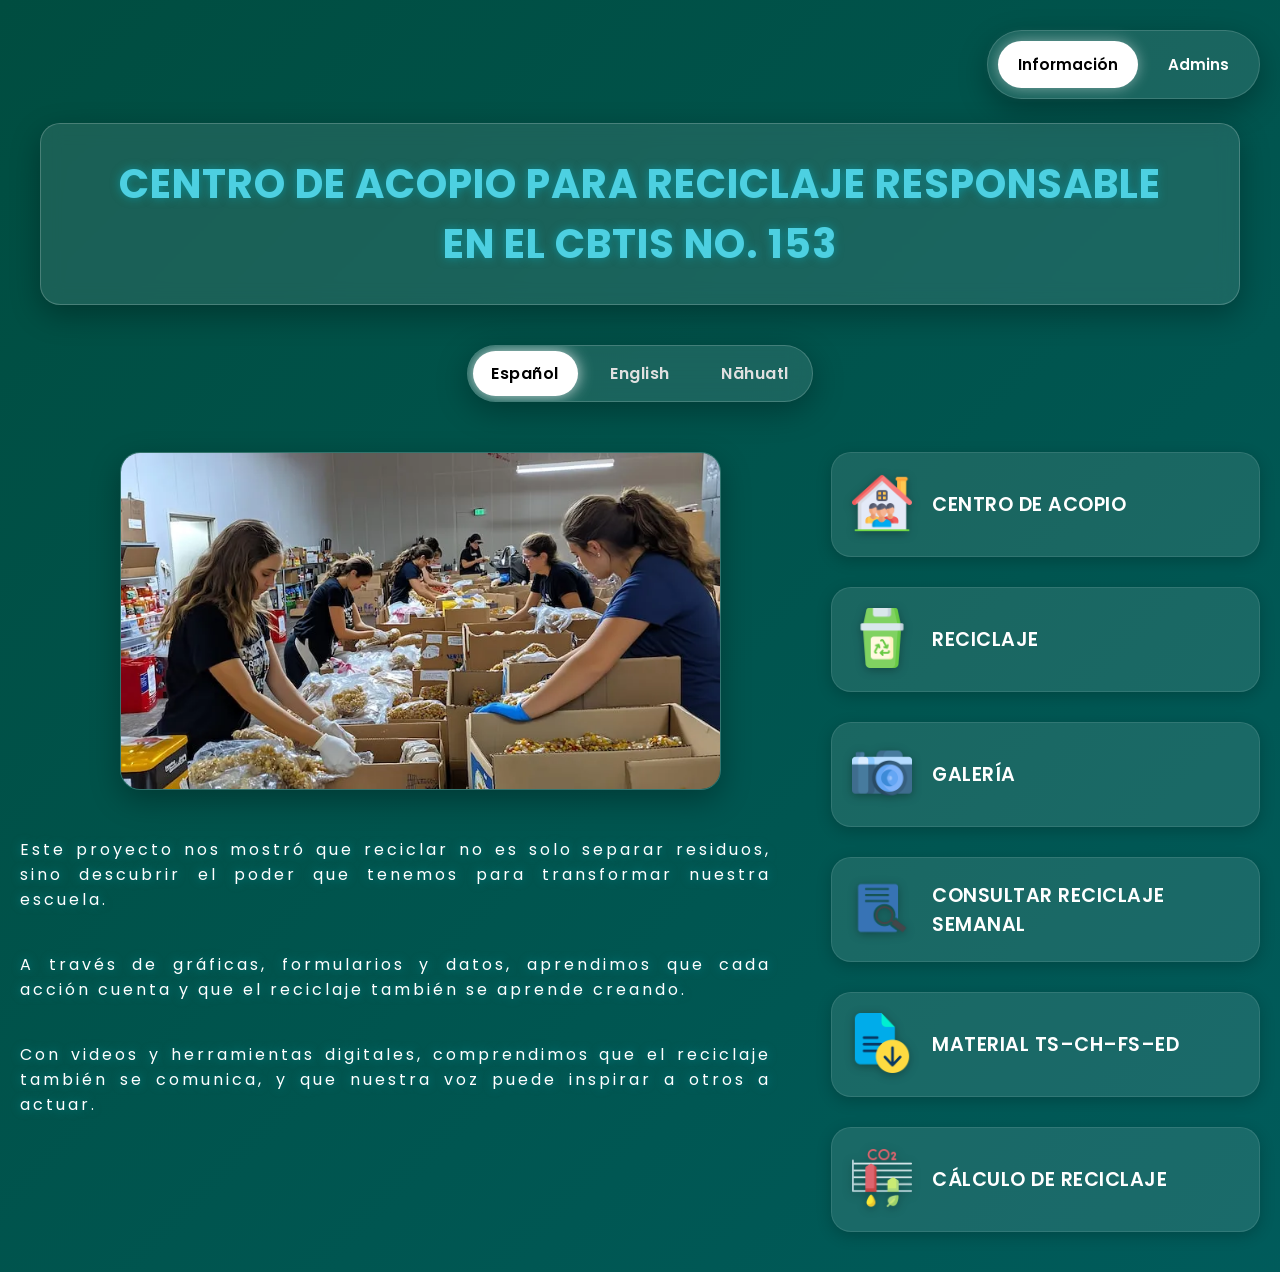
==== index.html @ abdc7d2e "feat: Implementacion del boton consulta en index.html" ====
<!DOCTYPE html>
<html lang="es">

<head>
    <meta charset="UTF-8">
    <meta name="viewport" content="width=device-width, initial-scale=1.0">
    <link rel="stylesheet" href="Styles/style_inicio.css">
    <title>PAEC</title>
</head>

<body>
    <div class="barra_superior">
        <div class="menu_superior">
            <button type="button" class="menu_superior_boton activo" data-seccion="informacion">Información</button>
            <button type="button" class="menu_superior_boton" data-seccion="admins">Admins</button>
        </div>
    </div>

    <div class="fondo_titulo">
        <h1 class="titulo" data-i18n="titulo_inicio">Centro de Acopio para reciclaje responsable en el CBTis No. 153
        </h1>
    </div>

    <div class="glass-radio-group">
        <input type="radio" name="plan" id="glass-silver" value="es" checked />
        <label for="glass-silver">Español</label>

        <input type="radio" name="plan" value="en" id="glass-gold" />
        <label for="glass-gold">English</label>

        <input type="radio" name="plan" value="nah" id="glass-platinum" />
        <label for="glass-platinum">Nāhuatl</label>

        <div class="glass-glider"></div>
    </div>

    <div class="contenedor">
        <div class="contenedor_imagen">
            <img src="Multimedia/Imagenes/Inicio/Centro_de_Acopio.webp" alt="Imagen de un centro de acopio"
                class="img_centro_de_acopio" data-i18n-alt="imagen_centro_de_acopio_alt_portada">
            <p class="texto_portada" data-i18n="texto_inicio_1">Este proyecto nos mostró que reciclar no es solo separar
                residuos, sino descubrir el poder que tenemos para transformar nuestra escuela.</p>
            <p class="texto_portada" data-i18n="texto_inicio_2">A través de gráficas, formularios y datos, aprendimos
                que cada acción cuenta y que el reciclaje también se aprende creando.</p>
            <p class="texto_portada" data-i18n="texto_inicio_3">Con videos y herramientas digitales, comprendimos que el
                reciclaje también se comunica, y que nuestra voz puede inspirar a otros a actuar.</p>
        </div>

        <div class="panel_botones">
            <div class="seccion_botones activa" id="seccion-informacion">
                <div class="botones">
                    <div class="item_boton">
                        <a href="Centro_de_acopio.html">
                            <button class="boton_centro_de_acopio">
                                <img src="Multimedia/Imagenes/Inicio/Boton_casa.png" alt="Imagen de una casa">
                            </button>
                            <span data-i18n="boton_centro_de_acopio_inicio">Centro de Acopio</span>
                        </a>
                    </div>

                    <div class="item_boton">
                        <a href="Reciclaje.html">
                            <button class="boton_reciclaje">
                                <img src="Multimedia/Imagenes/Inicio/Boton_bote-de-basura.png"
                                    alt="Imagen de un bote de basura">
                            </button>
                            <span data-i18n="boton_reciclaje_inicio">Reciclaje</span>
                        </a>
                    </div>

                    <div class="item_boton">
                        <a href="Galeria.html">
                            <button class="boton_galeria">
                                <img src="Multimedia/Imagenes/Inicio/Boton_camara.png" alt="Imagen de una camara">
                            </button>
                            <span data-i18n="boton_galeria_inicio">Galería</span>
                        </a>
                    </div>

                    <div class="item_boton">
                        <a href="Consultar_reciclaje_semanal.html">
                            <button class="boton_consulta_reciclaje_semanal">
                                <img src="Multimedia/Imagenes/Inicio/Boton_Consulta.png" alt="Imagen de un formulario">
                            </button>
                            <span data-i18n="boton_consultar_reciclaje_semanal_inicio">Consultar reciclaje semanal</span>
                        </a>
                    </div>

                    <div class="item_boton">
                        <a href="Descargables.html">
                            <button class="boton_descargables">
                                <img src="Multimedia/Imagenes/Inicio/Boton_descargables.png"
                                    alt="Imagen de un descargables">
                            </button>
                            <span data-i18n="boton_descargables_inicio">Material TS-CH-FS-ED</span>
                        </a>
                    </div>

                    <div class="item_boton">
                        <a href="Calculo_Reciclaje.html">
                            <button class="boton_calculo_reciclaje">
                                <img src="Multimedia/Imagenes/Inicio/Boton_calculo_reciclaje.png"
                                    alt="Imagen de reciclaje">
                            </button>
                            <span data-i18n="boton_calculo_reciclaje_inicio">Cálculo de reciclaje</span>
                        </a>
                    </div>
                </div>
            </div>

            <div class="seccion_botones" id="seccion-admins">
                <div class="botones botones_admins">
                    <div class="item_boton">
                        <a href="Phps/login_admin.php?destino=admin_asignaciones.php">
                            <button class="boton_admin_asignaciones">
                                <img src="Multimedia/Imagenes/Inicio/asignacion-de-usuarios.png" alt="Imagen de administración de asignaciones">
                            </button>
                            <span>Admin asignaciones</span>
                        </a>
                    </div>

                    <div class="item_boton">
                        <a href="Phps/login_admin.php?destino=formulario.php">
                            <button class="boton_formulario">
                                <img src="Multimedia/Imagenes/Inicio/Boton_formulario.png" alt="Imagen de un formulario">
                            </button>
                            <span data-i18n="boton_formulario_inicio">Formulario</span>
                        </a>
                    </div>

                    <div class="item_boton">
                        <a href="Phps/login_admin.php?destino=admin_usuarios.php">
                            <button class="boton_admin_asignaciones">
                                <img src="Multimedia/Imagenes/Inicio/agregar-usuario.png" alt="Imagen de administración de usuarios">
                            </button>
                            <span>Admin usuarios</span>
                        </a>
                    </div>
                </div>
            </div>
        </div>
    </div>

    <script src="Scripts/script_inicio.js"></script>
    <script type="module" src="Scripts/script_traductor.js"></script>
</body>

</html>
---- Styles/style_inicio.css ----
@import url('https://fonts.googleapis.com/css2?family=Poppins:wght@300;400;500;600;700&display=swap');

:root {
    --color-fondo: #0c0f3c;
    --color-primario: #00bcd4;
    --color-secundario: #4dd0e1;
    --color-texto: #ffffff;
    --color-cristal: rgba(255, 255, 255, 0.1);
    --sombra-suave: 0 10px 30px rgba(0, 0, 0, 0.3);
    --sombra-hover: 0 15px 35px rgba(0, 188, 212, 0.3);
    --borde-radio: 20px;
    --transicion-suave: all 0.4s cubic-bezier(0.25, 0.8, 0.25, 1);
}

* {
    box-sizing: border-box;
    margin: 0;
    padding: 0;
}

@keyframes entradaSuave {
    from {
        opacity: 0;
        transform: translateY(30px);
    }

    to {
        opacity: 1;
        transform: translateY(0);
    }
}

@keyframes gradienteVivo {
    0% {
        background-position: 0% 50%;
    }

    50% {
        background-position: 100% 50%;
    }

    100% {
        background-position: 0% 50%;
    }
}

body {
    background: linear-gradient(-45deg, #0c0f3c, #1a237e, #006064, #004d40);
    background-size: 400% 400%;
    animation: gradienteVivo 20s ease infinite;
    font-family: 'Poppins', sans-serif;
    color: var(--color-texto);
    min-height: 100vh;
    padding: 30px 20px 40px;
    display: flex;
    flex-direction: column;
    align-items: center;
}

.barra_superior {
    width: 100%;
    max-width: 1400px;
    display: flex;
    justify-content: flex-end;
    margin-bottom: 24px;
    animation: entradaSuave 0.8s cubic-bezier(0.22, 1, 0.36, 1) forwards;
}

.menu_superior {
    display: inline-flex;
    gap: 10px;
    padding: 10px;
    border-radius: 999px;
    background: rgba(255, 255, 255, 0.1);
    backdrop-filter: blur(10px);
    box-shadow: var(--sombra-suave);
    border: 1px solid rgba(255, 255, 255, 0.15);
}

.menu_superior_boton {
    border: none;
    background: transparent;
    color: var(--color-texto);
    padding: 12px 20px;
    border-radius: 999px;
    cursor: pointer;
    font-family: 'Poppins', sans-serif;
    font-size: 0.95rem;
    font-weight: 600;
    transition: var(--transicion-suave);
}

.menu_superior_boton:hover {
    background: rgba(255, 255, 255, 0.14);
}

.menu_superior_boton.activo {
    background: #ffffff;
    color: #000000;
    box-shadow: 0 0 14px rgba(255, 255, 255, 0.45);
}

.fondo_titulo {
    background: rgba(255, 255, 255, 0.1);
    backdrop-filter: blur(10px);
    border-radius: var(--borde-radio);
    box-shadow: var(--sombra-suave);
    padding: 30px 50px;
    margin-bottom: 40px;
    width: 100%;
    max-width: 1200px;
    text-align: center;
    border: 1px solid rgba(255, 255, 255, 0.2);
    animation: entradaSuave 0.8s cubic-bezier(0.22, 1, 0.36, 1) forwards;
}

.titulo {
    color: var(--color-secundario);
    font-size: 2.5rem;
    font-weight: 700;
    letter-spacing: 1px;
    text-transform: uppercase;
    text-shadow: 0 0 10px rgba(0, 188, 212, 0.5);
    margin: 0;
}

.glass-radio-group {
    --bg: rgba(255, 255, 255, 0.1);
    --text: #e0e0e0;
    display: flex;
    position: relative;
    background: var(--bg);
    border-radius: 50px;
    backdrop-filter: blur(12px);
    box-shadow: 0 8px 32px 0 rgba(0, 0, 0, 0.3);
    border: 1px solid rgba(255, 255, 255, 0.18);
    overflow: hidden;
    width: fit-content;
    margin-bottom: 50px;
    animation: entradaSuave 0.8s cubic-bezier(0.22, 1, 0.36, 1) forwards;
    animation-delay: 0.2s;
    opacity: 0;
}

.glass-radio-group input {
    display: none;
}

.glass-radio-group label {
    flex: 1;
    display: flex;
    align-items: center;
    justify-content: center;
    min-width: 100px;
    font-size: 1rem;
    padding: 15px 25px;
    cursor: pointer;
    font-weight: 600;
    letter-spacing: 0.5px;
    color: var(--text);
    position: relative;
    z-index: 2;
    transition: color 0.3s ease-in-out;
}

.glass-radio-group label:hover {
    color: white;
    text-shadow: 0 0 5px rgba(255, 255, 255, 0.5);
}

.glass-radio-group input:checked+label {
    color: #000;
}

.glass-glider {
    position: absolute;
    top: 5px;
    bottom: 5px;
    width: calc((100% / 3) - 10px);
    border-radius: 40px;
    z-index: 1;
    transition: transform 0.5s cubic-bezier(0.37, 1.95, 0.66, 0.56), background 0.4s ease-in-out;
    left: 5px;
}

#glass-silver:checked~.glass-glider {
    transform: translateX(0%);
    background: #ffffff;
    box-shadow: 0 0 15px rgba(255, 255, 255, 0.8);
}

#glass-gold:checked~.glass-glider {
    transform: translateX(calc(100% + 5px));
    background: #ffd700;
    box-shadow: 0 0 15px rgba(255, 215, 0, 0.8);
}

#glass-platinum:checked~.glass-glider {
    transform: translateX(calc(200% + 10px));
    background: #80d8ff;
    box-shadow: 0 0 15px rgba(128, 216, 255, 0.8);
}

.contenedor {
    display: flex;
    justify-content: center;
    align-items: flex-start;
    width: 100%;
    max-width: 1400px;
    gap: 60px;
    animation: entradaSuave 0.8s cubic-bezier(0.22, 1, 0.36, 1) forwards;
    animation-delay: 0.4s;
    opacity: 0;
}

.contenedor_imagen {
    flex: 1 1 60%;
}

.img_centro_de_acopio {
    width: 80%;
    max-width: 800px;
    margin-left: 100px;
    height: auto;
    border-radius: var(--borde-radio);
    box-shadow: var(--sombra-suave);
    transition: var(--transicion-suave);
    border: 1px solid rgba(255, 255, 255, 0.2);
}

.img_centro_de_acopio:hover {
    transform: scale(1.02);
    box-shadow: var(--sombra-hover);
}

.texto_portada {
    margin-top: 40px;
    color: var(--color-texto);
    font-size: 1rem;
    text-align: justify;
    font-weight: 400;
    letter-spacing: 3px;
    text-shadow: 0 0 10px rgba(0, 188, 212, 0.5);
}

.panel_botones {
    flex: 1 1 34%;
    min-width: 320px;
}

.seccion_botones {
    display: none;
    width: 100%;
}

.seccion_botones.activa {
    display: block;
}

.botones {
    display: flex;
    flex-direction: column;
    gap: 30px;
    width: 100%;
}

.botones_admins {
    max-width: 420px;
}

.item_boton {
    width: 100%;
}

.item_boton a {
    display: flex;
    align-items: center;
    background: rgba(255, 255, 255, 0.1);
    backdrop-filter: blur(10px);
    padding: 20px;
    border-radius: 20px;
    text-decoration: none;
    transition: var(--transicion-suave);
    border: 1px solid rgba(255, 255, 255, 0.1);
    box-shadow: 0 4px 15px rgba(0, 0, 0, 0.2);
}

.item_boton a:hover {
    background: rgba(255, 255, 255, 0.2);
    transform: translateX(-10px) scale(1.05);
    box-shadow: var(--sombra-hover);
    border-color: var(--color-secundario);
}

.boton_centro_de_acopio,
.boton_reciclaje,
.boton_galeria,
.boton_formulario,
.boton_consulta_alta,
.boton_descargables,
.boton_calculo_reciclaje,
.boton_admin_asignaciones,
.boton_consulta_reciclaje_semanal {
    background: none;
    border: none;
    padding: 0;
    cursor: pointer;
    margin-right: 20px;
}

.boton_centro_de_acopio img,
.boton_reciclaje img,
.boton_galeria img,
.boton_formulario img,
.boton_consulta_alta img,
.boton_descargables img,
.boton_calculo_reciclaje img,
.boton_admin_asignaciones img,
.boton_consulta_reciclaje_semanal img {
    width: 60px;
    height: auto;
    filter: drop-shadow(0 2px 5px rgba(0, 0, 0, 0.3));
    transition: transform 0.3s ease;
}

.item_boton a:hover img {
    transform: rotate(10deg) scale(1.1);
}

.item_boton span {
    color: var(--color-texto);
    font-weight: 600;
    font-size: 1.2rem;
    letter-spacing: 0.5px;
    text-transform: uppercase;
}

@media (max-width: 1200px) {
    .contenedor {
        gap: 40px;
    }

    .img_centro_de_acopio {
        width: 50%;
        margin-left: 5px;
    }

    .texto_portada {
        font-size: 0.8rem;
        width: 90%;
        margin-left: 20px;
    }

    .panel_botones {
        flex-basis: 38%;
    }
}

@media (max-width: 900px) {
    .barra_superior {
        justify-content: center;
    }

    .contenedor {
        flex-direction: column;
        align-items: center;
        text-align: center;
    }

    .contenedor_imagen,
    .panel_botones {
        width: 100%;
        max-width: 600px;
    }

    .img_centro_de_acopio {
        width: 100%;
        max-width: 600px;
        margin-left: 0;
    }

    .texto_portada {
        width: 100%;
        margin-left: 0;
        text-align: justify;
    }
}

@media (max-width: 768px) {
    body {
        padding: 20px 14px 30px;
    }

    .menu_superior {
        width: 100%;
        justify-content: center;
    }

    .menu_superior_boton {
        padding: 10px 16px;
        font-size: 0.9rem;
    }

    .fondo_titulo {
        padding: 24px 20px;
        margin-bottom: 28px;
    }

    .titulo {
        font-size: 1.8rem;
    }

    .glass-radio-group {
        margin-bottom: 32px;
    }

    .glass-radio-group label {
        min-width: 85px;
        font-size: 0.9rem;
        padding: 12px 14px;
    }

    .panel_botones {
        min-width: unset;
    }

    .botones {
        gap: 18px;
    }

    .item_boton a {
        padding: 16px;
    }

    .item_boton span {
        font-size: 1rem;
    }

    .boton_centro_de_acopio img,
    .boton_reciclaje img,
    .boton_galeria img,
    .boton_formulario img,
    .boton_consulta_alta img,
    .boton_descargables img,
    .boton_calculo_reciclaje img,
    .boton_admin_asignaciones img,
    .boton_consulta_reciclaje_semanal img {
        width: 48px;
    }
}
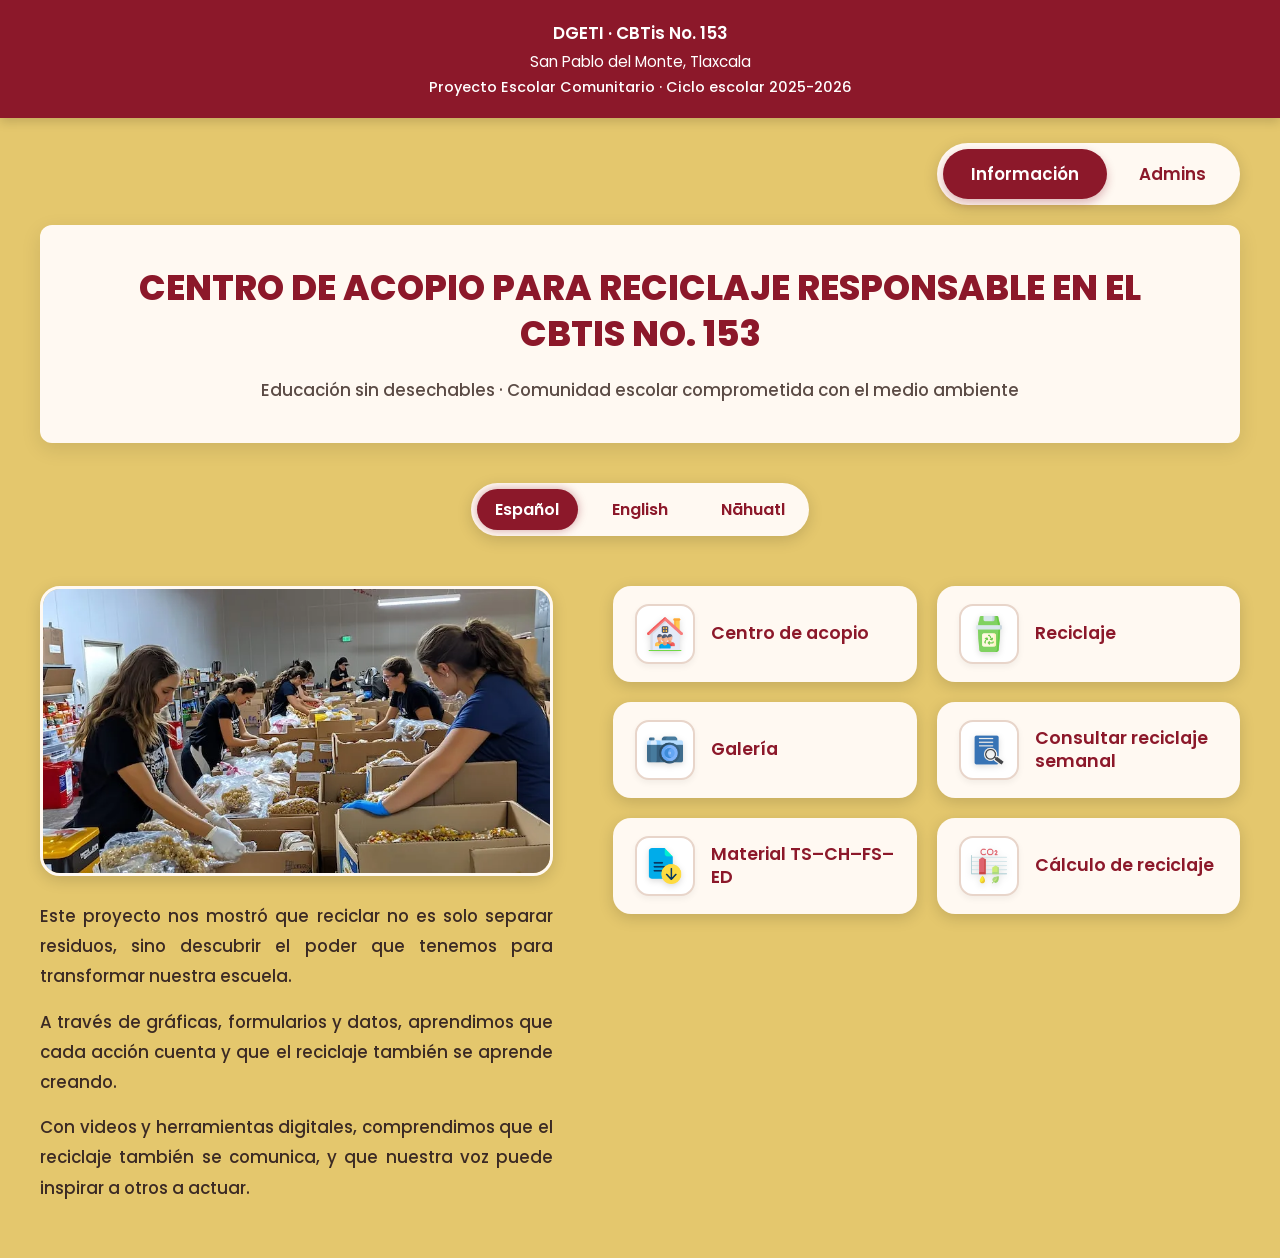
==== commit c85d3f8c: "feat: Implementar el diseño de la página de inicio con un estilo personalizado y compatibilidad con " ====
--- a/index.html
+++ b/index.html
@@ -9,6 +9,13 @@
 </head>
 
 <body>
+    <!-- BANNER SUPERIOR DE LA ESCUELA -->
+    <div class="banner_superior_escuela">
+        <p data-i18n="banner_linea_1">DGETI · CBTis No. 153</p>
+        <p data-i18n="banner_linea_2">San Pablo del Monte, Tlaxcala</p>
+        <p data-i18n="banner_linea_3">Proyecto Escolar Comunitario · Ciclo escolar 2025-2026</p>
+    </div>
+
     <div class="barra_superior">
         <div class="menu_superior">
             <button type="button" class="menu_superior_boton activo" data-seccion="informacion">Información</button>
@@ -17,8 +24,8 @@
     </div>
 
     <div class="fondo_titulo">
-        <h1 class="titulo" data-i18n="titulo_inicio">Centro de Acopio para reciclaje responsable en el CBTis No. 153
-        </h1>
+        <h1 class="titulo" data-i18n="titulo_inicio">CENTRO DE ACOPIO PARA RECICLAJE RESPONSABLE EN EL CBTIS NO. 153</h1>
+        <p class="subtitulo_titulo" data-i18n="subtitulo_inicio">Educación sin desechables · Comunidad escolar comprometida con el medio ambiente</p>
     </div>
 
     <div class="glass-radio-group">
--- a/Styles/style_inicio.css
+++ b/Styles/style_inicio.css
@@ -1,15 +1,23 @@
-@import url('https://fonts.googleapis.com/css2?family=Poppins:wght@300;400;500;600;700&display=swap');
+@import url('https://fonts.googleapis.com/css2?family=Poppins:wght@300;400;500;600;700;800&display=swap');
 
 :root {
-    --color-fondo: #0c0f3c;
-    --color-primario: #00bcd4;
-    --color-secundario: #4dd0e1;
-    --color-texto: #ffffff;
-    --color-cristal: rgba(255, 255, 255, 0.1);
-    --sombra-suave: 0 10px 30px rgba(0, 0, 0, 0.3);
-    --sombra-hover: 0 15px 35px rgba(0, 188, 212, 0.3);
+    /* Paleta más clara y vibrante: Vino claro, Rojo brillante y Marrón cálido */
+    --color-fondo-1: #E4C76D; /* Amarillo/oro mostaza de fondo general */
+    --color-rojo-oscuro: #8C182A; /* Vino tinto principal para banner y texto */
+    
+    --color-fondo-3: #C0392B; /* Rojo brillante */
+    --color-fondo-4: #A16A46; /* Marrón claro / Canela */
+    
+    --color-acento-principal: #FFDCA8;
+    
+    --color-texto: #FFFFFF;
+    --color-texto-secundario: #FFE8D6; 
+    
+    --sombra-suave: 0 4px 15px rgba(0, 0, 0, 0.15);
+    --sombra-hover: 0 10px 25px rgba(0, 0, 0, 0.25);
+    
     --borde-radio: 20px;
-    --transicion-suave: all 0.4s cubic-bezier(0.25, 0.8, 0.25, 1);
+    --transicion-suave: all 0.3s cubic-bezier(0.25, 0.8, 0.25, 1);
 }
 
 * {
@@ -19,121 +27,133 @@
 }
 
 @keyframes entradaSuave {
-    from {
-        opacity: 0;
-        transform: translateY(30px);
-    }
-
-    to {
-        opacity: 1;
-        transform: translateY(0);
-    }
-}
-
-@keyframes gradienteVivo {
-    0% {
-        background-position: 0% 50%;
-    }
-
-    50% {
-        background-position: 100% 50%;
-    }
-
-    100% {
-        background-position: 0% 50%;
-    }
+    from { opacity: 0; transform: translateY(30px); }
+    to { opacity: 1; transform: translateY(0); }
 }
 
 body {
-    background: linear-gradient(-45deg, #0c0f3c, #1a237e, #006064, #004d40);
-    background-size: 400% 400%;
-    animation: gradienteVivo 20s ease infinite;
+    background-color: var(--color-fondo-1);
     font-family: 'Poppins', sans-serif;
     color: var(--color-texto);
     min-height: 100vh;
-    padding: 30px 20px 40px;
+    padding: 0; /* Sin padding arriba para el banner */
+    padding-bottom: 40px;
     display: flex;
     flex-direction: column;
     align-items: center;
 }
 
+/* ─── BANNER SUPERIOR ─── */
+.banner_superior_escuela {
+    width: 100%;
+    background-color: var(--color-rojo-oscuro);
+    color: white;
+    text-align: center;
+    padding: 16px 0;
+    font-size: 0.95rem;
+    box-shadow: 0 4px 10px rgba(0, 0, 0, 0.15);
+    margin-bottom: 25px;
+}
+
+.banner_superior_escuela p {
+    margin: 4px 0;
+}
+
+.banner_superior_escuela p:nth-child(1) {
+    font-weight: 600;
+    font-size: 1.05rem;
+}
+.banner_superior_escuela p:nth-child(2) {
+    font-weight: 400;
+    font-size: 0.95rem;
+}
+.banner_superior_escuela p:nth-child(3) {
+    font-weight: 500;
+    font-size: 0.9rem;
+}
+
+/* ─── BARRA SUPERIOR Y PESTAÑAS ─── */
 .barra_superior {
     width: 100%;
     max-width: 1400px;
     display: flex;
     justify-content: flex-end;
-    margin-bottom: 24px;
+    margin-bottom: 20px;
+    padding: 0 40px; /* Para mantener los bordes separados */
     animation: entradaSuave 0.8s cubic-bezier(0.22, 1, 0.36, 1) forwards;
 }
 
 .menu_superior {
     display: inline-flex;
-    gap: 10px;
-    padding: 10px;
+    gap: 4px;
+    padding: 6px;
     border-radius: 999px;
-    background: rgba(255, 255, 255, 0.1);
-    backdrop-filter: blur(10px);
+    background: #FFF9F2; /* Crema del botón de la imagen */
     box-shadow: var(--sombra-suave);
-    border: 1px solid rgba(255, 255, 255, 0.15);
 }
 
 .menu_superior_boton {
     border: none;
     background: transparent;
-    color: var(--color-texto);
-    padding: 12px 20px;
+    color: var(--color-rojo-oscuro);
+    padding: 12px 28px;
     border-radius: 999px;
     cursor: pointer;
     font-family: 'Poppins', sans-serif;
-    font-size: 0.95rem;
+    font-size: 1.05rem;
     font-weight: 600;
     transition: var(--transicion-suave);
 }
 
 .menu_superior_boton:hover {
-    background: rgba(255, 255, 255, 0.14);
+    background: rgba(140, 24, 42, 0.08);
 }
 
 .menu_superior_boton.activo {
-    background: #ffffff;
-    color: #000000;
-    box-shadow: 0 0 14px rgba(255, 255, 255, 0.45);
-}
-
+    background: var(--color-rojo-oscuro);
+    color: #FFFFFF;
+    box-shadow: 0 4px 10px rgba(140, 24, 42, 0.3);
+}
+
+/* ─── TÍTULO ─── */
 .fondo_titulo {
-    background: rgba(255, 255, 255, 0.1);
-    backdrop-filter: blur(10px);
-    border-radius: var(--borde-radio);
-    box-shadow: var(--sombra-suave);
-    padding: 30px 50px;
+    background: #FFF9F2;
+    border-radius: 12px;
+    box-shadow: 0 6px 20px rgba(0, 0, 0, 0.1);
+    padding: 40px 60px;
     margin-bottom: 40px;
-    width: 100%;
+    margin-left: 20px;
+    margin-right: 20px;
+    width: calc(100% - 40px);
     max-width: 1200px;
     text-align: center;
-    border: 1px solid rgba(255, 255, 255, 0.2);
     animation: entradaSuave 0.8s cubic-bezier(0.22, 1, 0.36, 1) forwards;
 }
 
 .titulo {
-    color: var(--color-secundario);
-    font-size: 2.5rem;
-    font-weight: 700;
-    letter-spacing: 1px;
+    color: var(--color-rojo-oscuro);
+    font-size: 2.2rem;
+    font-weight: 800;
+    margin: 0;
     text-transform: uppercase;
-    text-shadow: 0 0 10px rgba(0, 188, 212, 0.5);
-    margin: 0;
-}
-
+    line-height: 1.3;
+}
+
+.subtitulo_titulo {
+    color: #5b4b45; /* Tono marrón grisáceo oscuro */
+    font-size: 1.05rem;
+    font-weight: 500;
+    margin-top: 20px;
+    margin-bottom: 0;
+}
+
+/* ─── SELECTOR LENGUAJE ─── */
 .glass-radio-group {
-    --bg: rgba(255, 255, 255, 0.1);
-    --text: #e0e0e0;
     display: flex;
     position: relative;
-    background: var(--bg);
+    background: #FFF9F2;
     border-radius: 50px;
-    backdrop-filter: blur(12px);
-    box-shadow: 0 8px 32px 0 rgba(0, 0, 0, 0.3);
-    border: 1px solid rgba(255, 255, 255, 0.18);
+    box-shadow: var(--sombra-suave);
     overflow: hidden;
     width: fit-content;
     margin-bottom: 50px;
@@ -151,100 +171,96 @@
     display: flex;
     align-items: center;
     justify-content: center;
-    min-width: 100px;
+    min-width: 110px;
     font-size: 1rem;
-    padding: 15px 25px;
+    padding: 14px 25px;
     cursor: pointer;
     font-weight: 600;
-    letter-spacing: 0.5px;
-    color: var(--text);
+    color: var(--color-rojo-oscuro);
     position: relative;
     z-index: 2;
     transition: color 0.3s ease-in-out;
 }
 
-.glass-radio-group label:hover {
-    color: white;
-    text-shadow: 0 0 5px rgba(255, 255, 255, 0.5);
-}
-
 .glass-radio-group input:checked+label {
-    color: #000;
+    color: #FFFFFF;
 }
 
 .glass-glider {
     position: absolute;
-    top: 5px;
-    bottom: 5px;
-    width: calc((100% / 3) - 10px);
+    top: 6px;
+    bottom: 6px;
+    width: calc((100% / 3) - 12px);
     border-radius: 40px;
     z-index: 1;
     transition: transform 0.5s cubic-bezier(0.37, 1.95, 0.66, 0.56), background 0.4s ease-in-out;
-    left: 5px;
+    left: 6px;
+    background: var(--color-rojo-oscuro);
+    box-shadow: 0 0 10px rgba(140, 24, 42, 0.4);
 }
 
 #glass-silver:checked~.glass-glider {
     transform: translateX(0%);
-    background: #ffffff;
-    box-shadow: 0 0 15px rgba(255, 255, 255, 0.8);
 }
 
 #glass-gold:checked~.glass-glider {
-    transform: translateX(calc(100% + 5px));
-    background: #ffd700;
-    box-shadow: 0 0 15px rgba(255, 215, 0, 0.8);
+    transform: translateX(calc(100% + 6px));
 }
 
 #glass-platinum:checked~.glass-glider {
-    transform: translateX(calc(200% + 10px));
-    background: #80d8ff;
-    box-shadow: 0 0 15px rgba(128, 216, 255, 0.8);
-}
-
+    transform: translateX(calc(200% + 12px));
+}
+
+/* ─── CONTENIDO PRINCIPAL ─── */
 .contenedor {
     display: flex;
     justify-content: center;
-    align-items: flex-start;
+    align-items: stretch;
     width: 100%;
     max-width: 1400px;
     gap: 60px;
+    padding: 0 40px;
     animation: entradaSuave 0.8s cubic-bezier(0.22, 1, 0.36, 1) forwards;
     animation-delay: 0.4s;
     opacity: 0;
 }
 
+/* IMAGEN + TEXTO */
 .contenedor_imagen {
-    flex: 1 1 60%;
+    flex: 1 1 45%;
+    display: flex;
+    flex-direction: column;
 }
 
 .img_centro_de_acopio {
-    width: 80%;
-    max-width: 800px;
-    margin-left: 100px;
+    width: 100%;
+    max-width: 700px;
     height: auto;
     border-radius: var(--borde-radio);
     box-shadow: var(--sombra-suave);
     transition: var(--transicion-suave);
-    border: 1px solid rgba(255, 255, 255, 0.2);
+    border: 3px solid #FFF9F2;
+    margin-bottom: 25px;
+    object-fit: cover;
 }
 
 .img_centro_de_acopio:hover {
     transform: scale(1.02);
-    box-shadow: var(--sombra-hover);
+    border-color: var(--color-rojo-oscuro);
 }
 
 .texto_portada {
-    margin-top: 40px;
-    color: var(--color-texto);
-    font-size: 1rem;
+    color: #3b2a24;
+    font-size: 1.05rem;
+    line-height: 1.8;
     text-align: justify;
-    font-weight: 400;
-    letter-spacing: 3px;
-    text-shadow: 0 0 10px rgba(0, 188, 212, 0.5);
-}
-
+    font-weight: 500;
+    margin-bottom: 15px;
+}
+
+/* PANEL BOTONES */
 .panel_botones {
-    flex: 1 1 34%;
+    flex: 1 1 55%;
     min-width: 320px;
 }
 
@@ -255,145 +271,119 @@
 
 .seccion_botones.activa {
     display: block;
-}
-
+    animation: entradaSuave 0.5s ease forwards;
+}
+
+/* GRID PARA BOTONES */
 .botones {
-    display: flex;
-    flex-direction: column;
-    gap: 30px;
-    width: 100%;
-}
-
-.botones_admins {
-    max-width: 420px;
-}
-
+    display: grid;
+    grid-template-columns: repeat(auto-fill, minmax(240px, 1fr));
+    gap: 20px;
+    width: 100%;
+}
+
+/* ESTILO SÓLIDO DE LOS BOTONES */
 .item_boton {
     width: 100%;
+    height: 100%;
 }
 
 .item_boton a {
     display: flex;
+    flex-direction: row;
     align-items: center;
-    background: rgba(255, 255, 255, 0.1);
-    backdrop-filter: blur(10px);
-    padding: 20px;
-    border-radius: 20px;
+    gap: 16px;
+    background: #FFF9F2;
+    padding: 16px 20px;
+    border-radius: 18px;
     text-decoration: none;
     transition: var(--transicion-suave);
-    border: 1px solid rgba(255, 255, 255, 0.1);
-    box-shadow: 0 4px 15px rgba(0, 0, 0, 0.2);
+    border: 2px solid transparent; 
+    box-shadow: var(--sombra-suave);
+    height: 100%;
 }
 
 .item_boton a:hover {
-    background: rgba(255, 255, 255, 0.2);
-    transform: translateX(-10px) scale(1.05);
+    background: #FFFFFF;
+    transform: translateY(-5px);
     box-shadow: var(--sombra-hover);
-    border-color: var(--color-secundario);
-}
-
-.boton_centro_de_acopio,
-.boton_reciclaje,
-.boton_galeria,
-.boton_formulario,
-.boton_consulta_alta,
-.boton_descargables,
-.boton_calculo_reciclaje,
-.boton_admin_asignaciones,
-.boton_consulta_reciclaje_semanal {
-    background: none;
-    border: none;
+    border-color: var(--color-rojo-oscuro);
+}
+
+/* Cuadrado delimitador para el icono */
+.item_boton a button {
+    background: #FFFFFF;
+    border: 2px solid #E8D5CA;
     padding: 0;
     cursor: pointer;
-    margin-right: 20px;
-}
-
-.boton_centro_de_acopio img,
-.boton_reciclaje img,
-.boton_galeria img,
-.boton_formulario img,
-.boton_consulta_alta img,
-.boton_descargables img,
-.boton_calculo_reciclaje img,
-.boton_admin_asignaciones img,
-.boton_consulta_reciclaje_semanal img {
+    flex-shrink: 0;
+    display: flex;
+    align-items: center;
+    justify-content: center;
     width: 60px;
+    height: 60px;
+    border-radius: 14px;
+    box-shadow: 0 3px 6px rgba(0, 0, 0, 0.05);
+    transition: var(--transicion-suave);
+}
+
+.item_boton a:hover button {
+    border-color: var(--color-rojo-oscuro);
+    background: #FDF4F4;
+}
+
+.item_boton a button img {
+    width: 36px;
     height: auto;
-    filter: drop-shadow(0 2px 5px rgba(0, 0, 0, 0.3));
-    transition: transform 0.3s ease;
-}
-
-.item_boton a:hover img {
-    transform: rotate(10deg) scale(1.1);
+    filter: drop-shadow(0 2px 3px rgba(0, 0, 0, 0.15));
+    transition: transform 0.4s cubic-bezier(0.34, 1.56, 0.64, 1);
+}
+
+.item_boton a:hover button img {
+    transform: scale(1.15) rotate(5deg);
 }
 
 .item_boton span {
-    color: var(--color-texto);
+    color: var(--color-rojo-oscuro);
     font-weight: 600;
-    font-size: 1.2rem;
-    letter-spacing: 0.5px;
-    text-transform: uppercase;
-}
-
+    font-size: 1.1rem;
+    line-height: 1.3;
+}
+
+/* ─── RESPONSIVE ─── */
 @media (max-width: 1200px) {
     .contenedor {
         gap: 40px;
     }
-
-    .img_centro_de_acopio {
-        width: 50%;
-        margin-left: 5px;
-    }
-
-    .texto_portada {
-        font-size: 0.8rem;
-        width: 90%;
-        margin-left: 20px;
-    }
-
-    .panel_botones {
-        flex-basis: 38%;
-    }
 }
 
 @media (max-width: 900px) {
     .barra_superior {
         justify-content: center;
+        padding: 0 20px;
     }
 
     .contenedor {
         flex-direction: column;
         align-items: center;
-        text-align: center;
+        padding: 0 20px;
     }
 
     .contenedor_imagen,
     .panel_botones {
         width: 100%;
-        max-width: 600px;
-    }
-
-    .img_centro_de_acopio {
-        width: 100%;
-        max-width: 600px;
-        margin-left: 0;
-    }
-
-    .texto_portada {
-        width: 100%;
-        margin-left: 0;
-        text-align: justify;
+        max-width: 700px;
+    }
+    
+    .botones {
+        grid-template-columns: repeat(auto-fit, minmax(240px, 1fr));
     }
 }
 
 @media (max-width: 768px) {
-    body {
-        padding: 20px 14px 30px;
-    }
-
-    .menu_superior {
-        width: 100%;
-        justify-content: center;
+    .banner_superior_escuela {
+        font-size: 0.85rem;
+        padding: 12px 10px;
     }
 
     .menu_superior_boton {
@@ -402,49 +392,31 @@
     }
 
     .fondo_titulo {
-        padding: 24px 20px;
-        margin-bottom: 28px;
+        padding: 25px 20px;
     }
 
     .titulo {
-        font-size: 1.8rem;
-    }
-
-    .glass-radio-group {
-        margin-bottom: 32px;
-    }
-
-    .glass-radio-group label {
-        min-width: 85px;
-        font-size: 0.9rem;
-        padding: 12px 14px;
-    }
-
-    .panel_botones {
-        min-width: unset;
+        font-size: 1.6rem;
+    }
+    
+    .subtitulo_titulo {
+        font-size: 0.95rem;
     }
 
     .botones {
-        gap: 18px;
+        grid-template-columns: 1fr;
     }
 
     .item_boton a {
-        padding: 16px;
-    }
-
-    .item_boton span {
-        font-size: 1rem;
-    }
-
-    .boton_centro_de_acopio img,
-    .boton_reciclaje img,
-    .boton_galeria img,
-    .boton_formulario img,
-    .boton_consulta_alta img,
-    .boton_descargables img,
-    .boton_calculo_reciclaje img,
-    .boton_admin_asignaciones img,
-    .boton_consulta_reciclaje_semanal img {
-        width: 48px;
+        padding: 16px 20px;
+    }
+
+    .item_boton a button {
+        width: 50px;
+        height: 50px;
+    }
+
+    .item_boton a button img {
+        width: 28px;
     }
 }
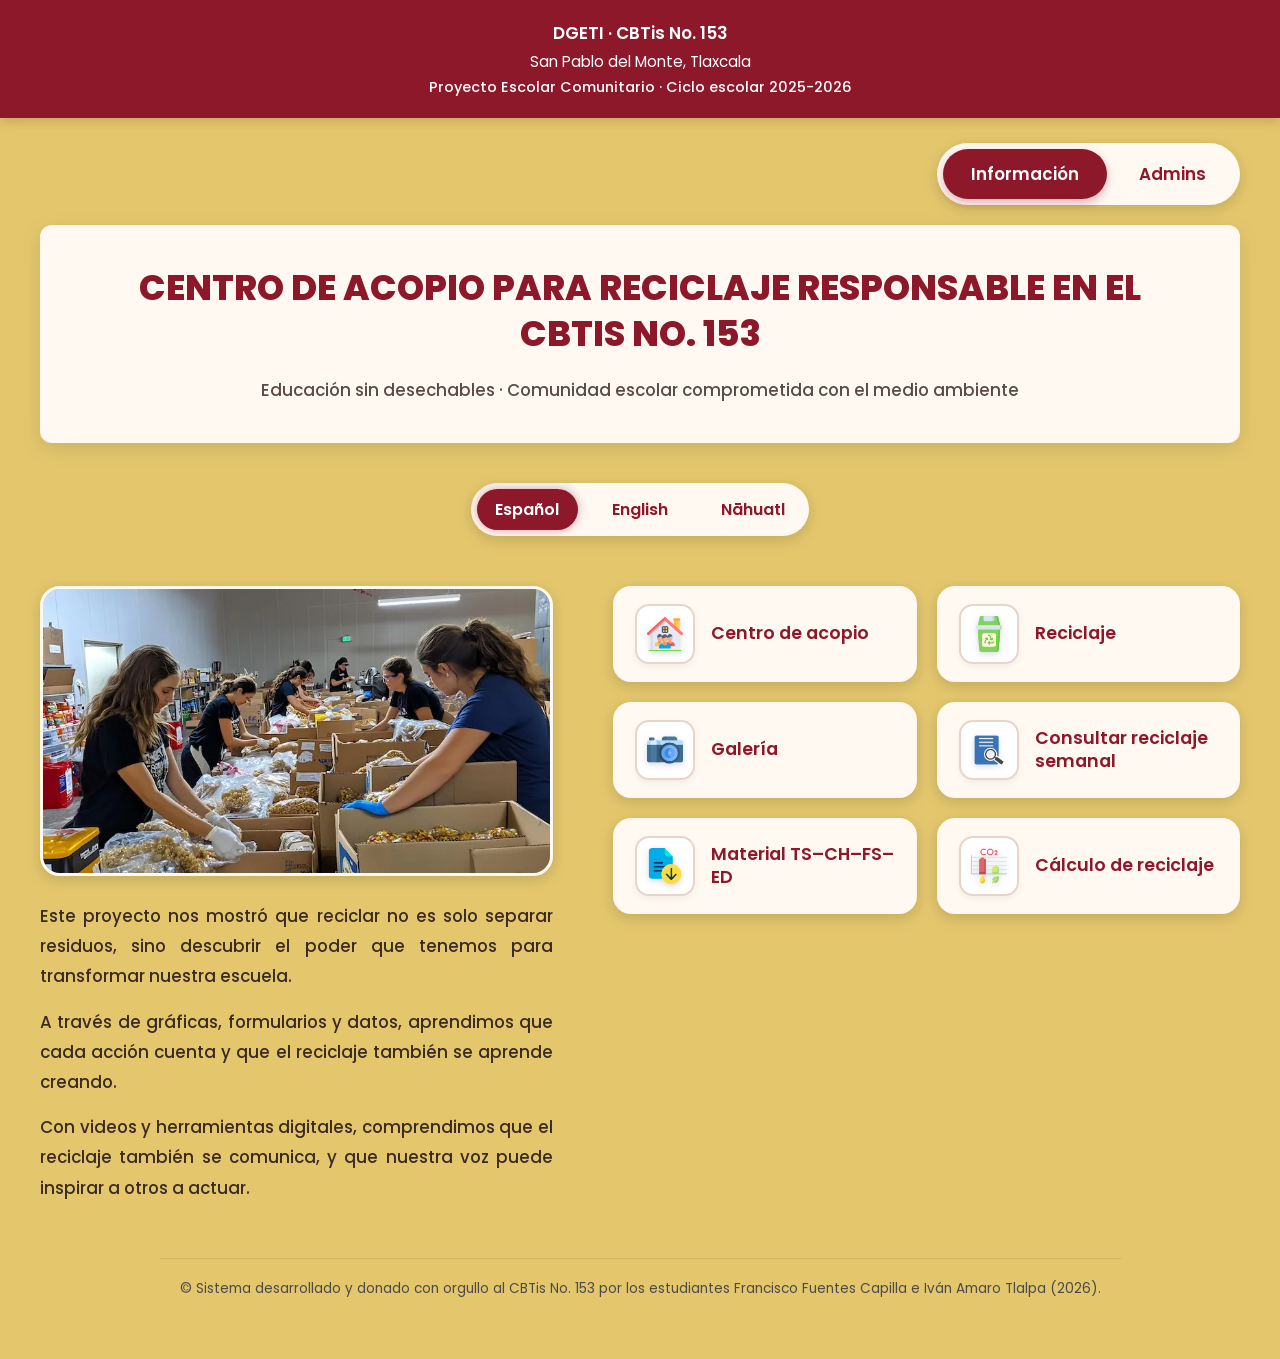
==== commit 2fe5ac99: "feat: Implementar un panel administrativo y un sistema de informes de recopilación con filtrado y pa" ====
--- a/index.html
+++ b/index.html
@@ -18,8 +18,8 @@
 
     <div class="barra_superior">
         <div class="menu_superior">
-            <button type="button" class="menu_superior_boton activo" data-seccion="informacion">Información</button>
-            <button type="button" class="menu_superior_boton" data-seccion="admins">Admins</button>
+            <button type="button" class="menu_superior_boton activo" data-seccion="informacion" data-i18n="boton_menu_superior_informacion">Información</button>
+            <button type="button" class="menu_superior_boton" data-seccion="admins" data-i18n="boton_menu_superior_admins">Admins</button>
         </div>
     </div>
 
@@ -85,7 +85,7 @@
                     </div>
 
                     <div class="item_boton">
-                        <a href="Consultar_reciclaje_semanal.html">
+                        <a href="Phps/consultar_recoleccion.php">
                             <button class="boton_consulta_reciclaje_semanal">
                                 <img src="Multimedia/Imagenes/Inicio/Boton_Consulta.png" alt="Imagen de un formulario">
                             </button>
@@ -122,7 +122,7 @@
                             <button class="boton_admin_asignaciones">
                                 <img src="Multimedia/Imagenes/Inicio/asignacion-de-usuarios.png" alt="Imagen de administración de asignaciones">
                             </button>
-                            <span>Admin asignaciones</span>
+                            <span data-i18n="boton_admin_asignaciones_inicio">Admin asignaciones</span>
                         </a>
                     </div>
 
@@ -140,7 +140,7 @@
                             <button class="boton_admin_asignaciones">
                                 <img src="Multimedia/Imagenes/Inicio/agregar-usuario.png" alt="Imagen de administración de usuarios">
                             </button>
-                            <span>Admin usuarios</span>
+                            <span data-i18n="boton_admin_usuarios_inicio">Admin usuarios</span>
                         </a>
                     </div>
                 </div>
@@ -150,6 +150,9 @@
 
     <script src="Scripts/script_inicio.js"></script>
     <script type="module" src="Scripts/script_traductor.js"></script>
+    <footer style="text-align: center; padding: 20px; font-size: 0.85rem; color: #4a4a4a; margin-top: 40px; border-top: 1px solid rgba(0,0,0,0.1);">
+        <p>&copy; Sistema desarrollado y donado con orgullo al CBTis No. 153 por los estudiantes Francisco Fuentes Capilla e Iván Amaro Tlalpa (2026).</p>
+    </footer>
 </body>
 
 </html>
--- a/Styles/style_inicio.css
+++ b/Styles/style_inicio.css
@@ -204,11 +204,11 @@
 }
 
 #glass-gold:checked~.glass-glider {
-    transform: translateX(calc(100% + 6px));
+    transform: translateX(calc(100% + 12px));
 }
 
 #glass-platinum:checked~.glass-glider {
-    transform: translateX(calc(200% + 12px));
+    transform: translateX(calc(200% + 24px));
 }
 
 /* ─── CONTENIDO PRINCIPAL ─── */
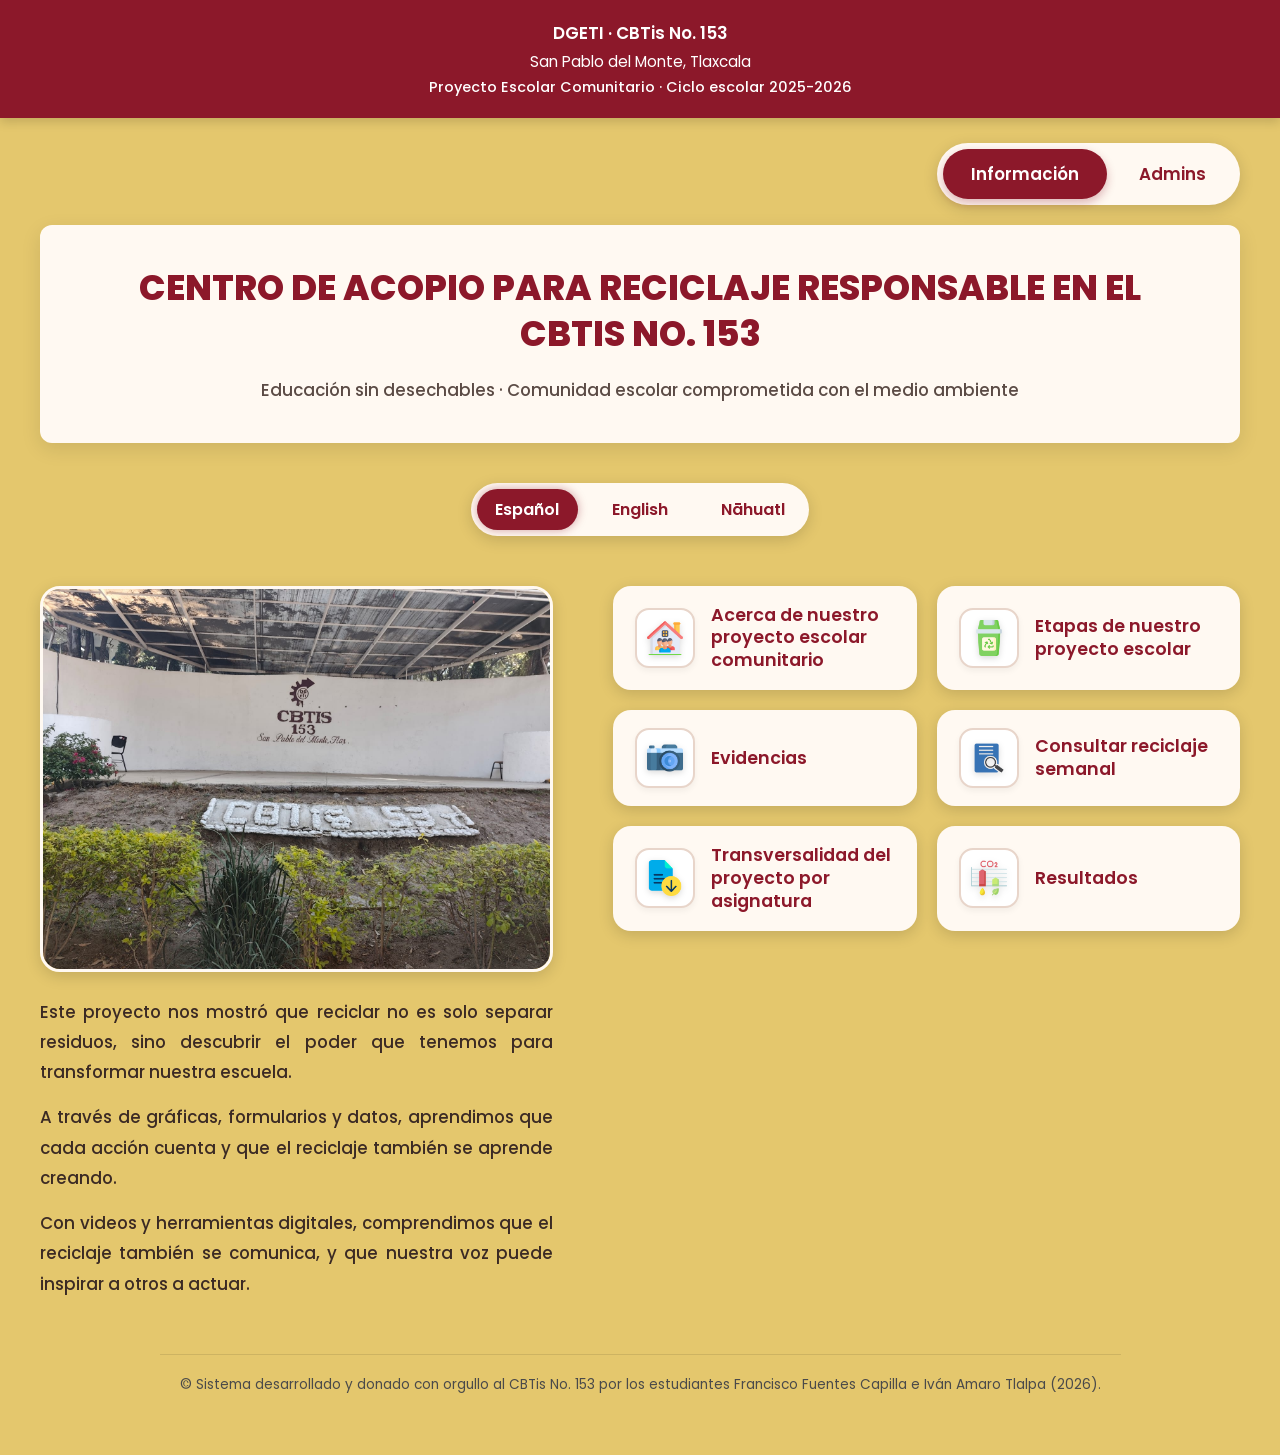
==== commit d5b65e1f: "Remasterizacion de diseño con imagenes ya incluidas y cambio de de información en partes especificas" ====
--- a/index.html
+++ b/index.html
@@ -16,18 +16,25 @@
         <p data-i18n="banner_linea_3">Proyecto Escolar Comunitario · Ciclo escolar 2025-2026</p>
     </div>
 
+    <!-- BOTONES PARA NAVEGAR ENTRE ADMIN E INFORMACIÓN -->
     <div class="barra_superior">
         <div class="menu_superior">
-            <button type="button" class="menu_superior_boton activo" data-seccion="informacion" data-i18n="boton_menu_superior_informacion">Información</button>
-            <button type="button" class="menu_superior_boton" data-seccion="admins" data-i18n="boton_menu_superior_admins">Admins</button>
+            <button type="button" class="menu_superior_boton activo" data-seccion="informacion"
+                data-i18n="boton_menu_superior_informacion">Información</button>
+            <button type="button" class="menu_superior_boton" data-seccion="admins"
+                data-i18n="boton_menu_superior_admins">Admins</button>
         </div>
     </div>
 
+    <!-- TÍTULO DE LA APLICACIÓN -->
     <div class="fondo_titulo">
-        <h1 class="titulo" data-i18n="titulo_inicio">CENTRO DE ACOPIO PARA RECICLAJE RESPONSABLE EN EL CBTIS NO. 153</h1>
-        <p class="subtitulo_titulo" data-i18n="subtitulo_inicio">Educación sin desechables · Comunidad escolar comprometida con el medio ambiente</p>
+        <h1 class="titulo" data-i18n="titulo_inicio">CENTRO DE ACOPIO PARA RECICLAJE RESPONSABLE EN EL CBTIS NO. 153
+        </h1>
+        <p class="subtitulo_titulo" data-i18n="subtitulo_inicio">Educación sin desechables · Comunidad escolar
+            comprometida con el medio ambiente</p>
     </div>
 
+    <!-- BOTONES PARA CAMBIAR EL IDIOMA -->
     <div class="glass-radio-group">
         <input type="radio" name="plan" id="glass-silver" value="es" checked />
         <label for="glass-silver">Español</label>
@@ -41,9 +48,10 @@
         <div class="glass-glider"></div>
     </div>
 
+    <!-- INFORMACIÓN E IMAGEN DEL MENU -->
     <div class="contenedor">
         <div class="contenedor_imagen">
-            <img src="Multimedia/Imagenes/Inicio/Centro_de_Acopio.webp" alt="Imagen de un centro de acopio"
+            <img src="Multimedia/Imagenes/Inicio/Inicio_Cbtis153.png" alt="Imagen de un centro de acopio"
                 class="img_centro_de_acopio" data-i18n-alt="imagen_centro_de_acopio_alt_portada">
             <p class="texto_portada" data-i18n="texto_inicio_1">Este proyecto nos mostró que reciclar no es solo separar
                 residuos, sino descubrir el poder que tenemos para transformar nuestra escuela.</p>
@@ -53,6 +61,7 @@
                 reciclaje también se comunica, y que nuestra voz puede inspirar a otros a actuar.</p>
         </div>
 
+        <!-- BOTONES PARA NAVEGAR ENTRE LAS SECCIONES (INFORMACIÓN) -->
         <div class="panel_botones">
             <div class="seccion_botones activa" id="seccion-informacion">
                 <div class="botones">
@@ -89,7 +98,8 @@
                             <button class="boton_consulta_reciclaje_semanal">
                                 <img src="Multimedia/Imagenes/Inicio/Boton_Consulta.png" alt="Imagen de un formulario">
                             </button>
-                            <span data-i18n="boton_consultar_reciclaje_semanal_inicio">Consultar reciclaje semanal</span>
+                            <span data-i18n="boton_consultar_reciclaje_semanal_inicio">Consultar reciclaje
+                                semanal</span>
                         </a>
                     </div>
 
@@ -115,12 +125,14 @@
                 </div>
             </div>
 
+            <!-- BOTONES PARA NAVEGAR ENTRE LAS SECCIONES (ADMINISTRACIÓN) -->
             <div class="seccion_botones" id="seccion-admins">
                 <div class="botones botones_admins">
                     <div class="item_boton">
                         <a href="Phps/login_admin.php?destino=admin_asignaciones.php">
                             <button class="boton_admin_asignaciones">
-                                <img src="Multimedia/Imagenes/Inicio/asignacion-de-usuarios.png" alt="Imagen de administración de asignaciones">
+                                <img src="Multimedia/Imagenes/Inicio/asignacion-de-usuarios.png"
+                                    alt="Imagen de administración de asignaciones">
                             </button>
                             <span data-i18n="boton_admin_asignaciones_inicio">Admin asignaciones</span>
                         </a>
@@ -129,7 +141,8 @@
                     <div class="item_boton">
                         <a href="Phps/login_admin.php?destino=formulario.php">
                             <button class="boton_formulario">
-                                <img src="Multimedia/Imagenes/Inicio/Boton_formulario.png" alt="Imagen de un formulario">
+                                <img src="Multimedia/Imagenes/Inicio/Boton_formulario.png"
+                                    alt="Imagen de un formulario">
                             </button>
                             <span data-i18n="boton_formulario_inicio">Formulario</span>
                         </a>
@@ -138,7 +151,8 @@
                     <div class="item_boton">
                         <a href="Phps/login_admin.php?destino=admin_usuarios.php">
                             <button class="boton_admin_asignaciones">
-                                <img src="Multimedia/Imagenes/Inicio/agregar-usuario.png" alt="Imagen de administración de usuarios">
+                                <img src="Multimedia/Imagenes/Inicio/agregar-usuario.png"
+                                    alt="Imagen de administración de usuarios">
                             </button>
                             <span data-i18n="boton_admin_usuarios_inicio">Admin usuarios</span>
                         </a>
@@ -150,8 +164,10 @@
 
     <script src="Scripts/script_inicio.js"></script>
     <script type="module" src="Scripts/script_traductor.js"></script>
-    <footer style="text-align: center; padding: 20px; font-size: 0.85rem; color: #4a4a4a; margin-top: 40px; border-top: 1px solid rgba(0,0,0,0.1);">
-        <p>&copy; Sistema desarrollado y donado con orgullo al CBTis No. 153 por los estudiantes Francisco Fuentes Capilla e Iván Amaro Tlalpa (2026).</p>
+    <footer
+        style="text-align: center; padding: 20px; font-size: 0.85rem; color: #4a4a4a; margin-top: 40px; border-top: 1px solid rgba(0,0,0,0.1);">
+        <p data-i18n="creditos_creadores_inicio">© Sistema desarrollado y donado con orgullo al CBTis No. 153 por los
+            estudiantes Francisco Fuentes Capilla e Iván Amaro Tlalpa (2026).</p>
     </footer>
 </body>
 
